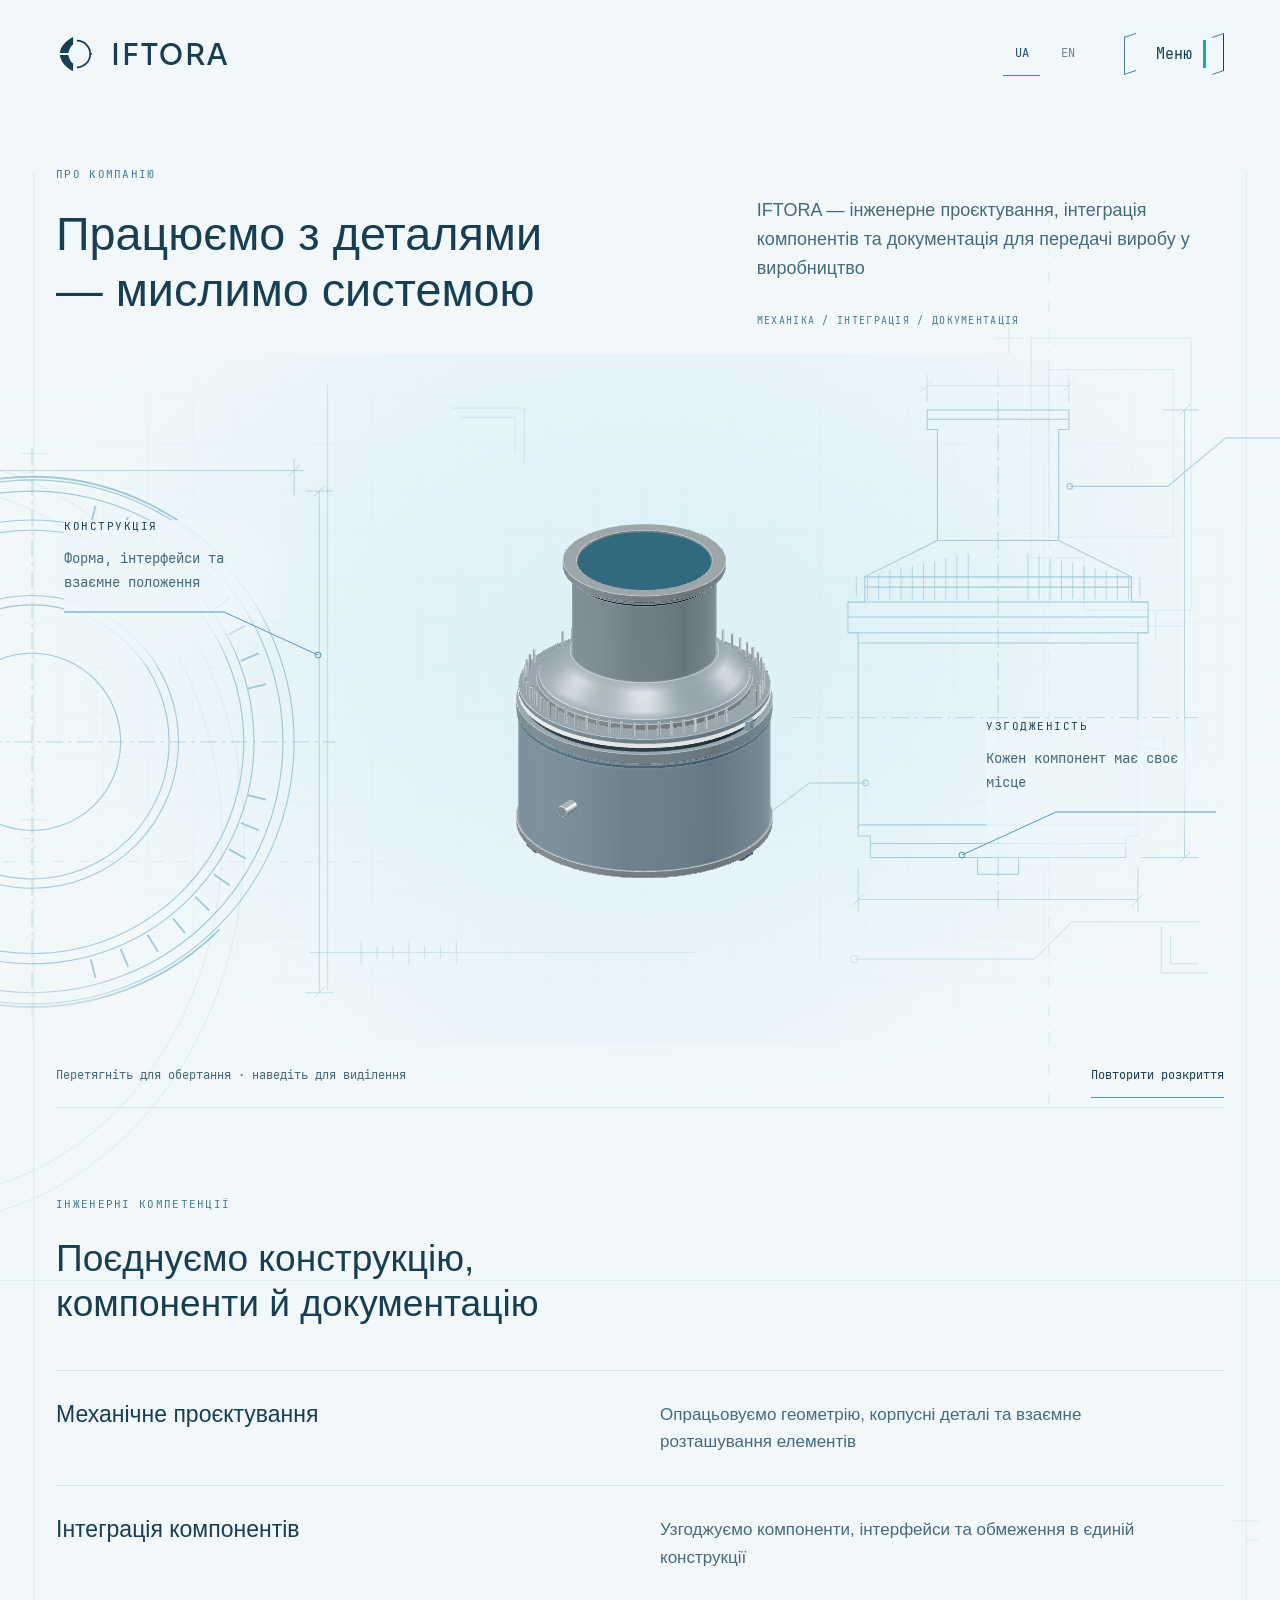
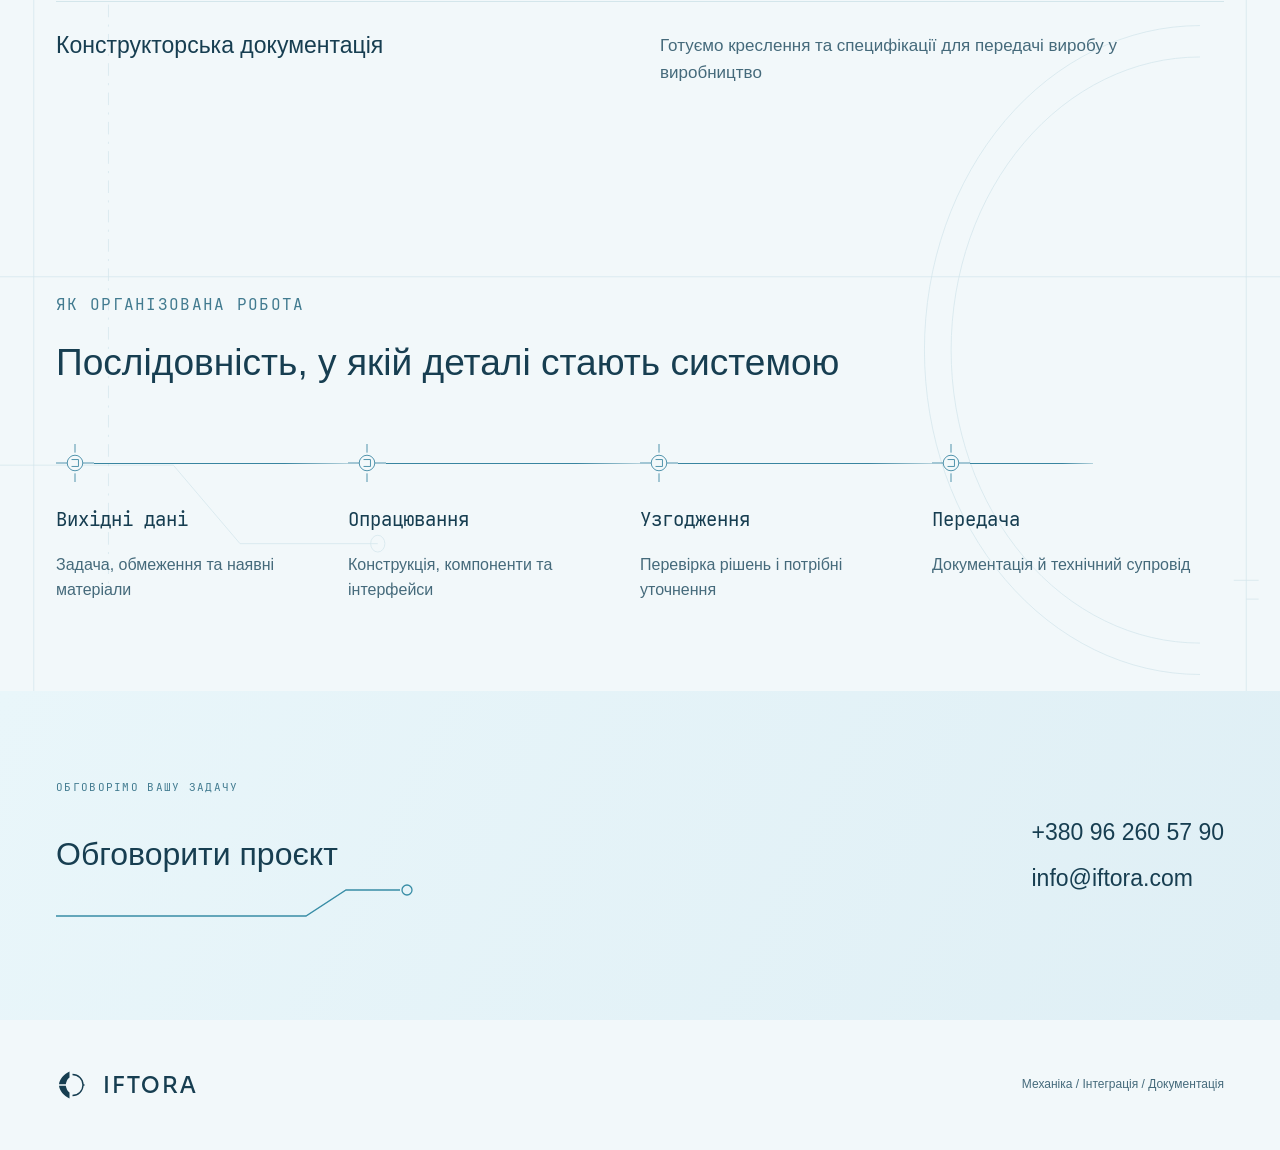
==== about/index.html @ 30218fc1 "Initial IFTORA website with Home and About" ====
<!doctype html><html lang="uk"><head><meta charset="utf-8"><meta name="viewport" content="width=device-width,initial-scale=1"><meta name="robots" content="noindex,nofollow"><title>IFTORA — Про компанію</title><link rel="stylesheet" href="about.css?v=close-focus-3"></head><body><a class="skip" href="#intro">До змісту</a><header class="header wrap"><a class="brand" data-home href="../" aria-label="IFTORA"><img src="assets/iftora-reference-mark.svg" alt=""><span>IFTORA</span></a><div class="header-tools"><div class="language" aria-label="Мова"><button data-lang="uk" aria-pressed="true">UA</button><button data-lang="en" aria-pressed="false">EN</button></div><button id="menu" aria-expanded="false" aria-controls="menu-dialog"><i aria-hidden="true"></i><span  data-en="Menu">Меню</span><i aria-hidden="true"></i></button></div></header><main><div class="engineering-background" aria-hidden="true"><svg viewBox="0 0 1440 2400" preserveAspectRatio="none"><g fill="none" stroke="currentColor"><path d="M38 60V2340M1402 60V2340M0 1120H1440M0 1690H1440"/><g stroke-dasharray="12 7 2 7"><path d="M-80 720H450M1180 100V970M122 1430V1990"/></g><g><circle cx="-90" cy="700" r="365"/><circle cx="-90" cy="700" r="340"/><path d="M1350 1450a310 310 0 0 0 0 620M1350 1480a280 280 0 0 0 0 560M1160 220h180v260h-120v-50h-60ZM1180 250h140v160h-140ZM1120 220h30m-15-15v30M1270 495h60m-30-15v30M0 1870h195l75 75h155"/><circle cx="425" cy="1945" r="8"/></g><path d="M24 330h28m-28 18h14M24 680h28m-28 18h14M1388 1350h28m-14 18h14M1388 1980h28m-14 18h14"/></g></svg></div><section id="intro" class="intro wrap"><div><p class="eyebrow" data-en="About IFTORA">Про компанію</p><h1  data-en="Working with details — thinking in systems">Працюємо з деталями — мислимо системою</h1></div><div class="intro-copy"><p  data-en="IFTORA brings together engineering design, component integration and documentation for the manufacturing handoff">IFTORA — інженерне проєктування, інтеграція компонентів та документація для передачі виробу у виробництво</p><p class="eyebrow" data-en="Mechanics / Integration / Documentation">Механіка / Інтеграція / Документація</p></div></section><section class="model-section" aria-label="3D"><div class="model-shell"><div id="stage"><img id="poster" src="assets/poster.png" alt="Модель модуля"><span id="selection" aria-live="polite"></span></div><aside class="callout left"><h2  data-en="Structure">Конструкція</h2><p  data-en="Form, interfaces and relative positioning">Форма, інтерфейси та взаємне положення</p><svg viewBox="0 0 260 50" aria-hidden="true"><path d="M0 1H160L254 44"/><circle cx="254" cy="44" r="3"/></svg></aside><aside class="callout right"><h2  data-en="Alignment">Узгодженість</h2><p  data-en="Every component has its place">Кожен компонент має своє місце</p><svg viewBox="0 0 260 50" aria-hidden="true"><path d="M260 1H100L6 44"/><circle cx="6" cy="44" r="3"/></svg></aside></div><div class="model-tools wrap"><p id="hint" aria-live="polite">Завантаження моделі</p><button id="replay" disabled>Повторити розкриття</button></div></section><section id="competencies" class="competencies wrap section"><p class="eyebrow" data-en="Engineering capabilities">Інженерні компетенції</p><h2  data-en="Bringing design, components and documentation together">Поєднуємо конструкцію, компоненти й документацію</h2><div class="competency-list"><article><h3  data-en="Mechanical design">Механічне проєктування</h3><p  data-en="We develop geometry, housings and the arrangement of components">Опрацьовуємо геометрію, корпусні деталі та взаємне розташування елементів</p></article><article><h3  data-en="Component integration">Інтеграція компонентів</h3><p  data-en="We align components, interfaces and constraints within one design">Узгоджуємо компоненти, інтерфейси та обмеження в єдиній конструкції</p></article><article><h3  data-en="Engineering documentation">Конструкторська документація</h3><p  data-en="We prepare drawings and specifications for the manufacturing handoff">Готуємо креслення та специфікації для передачі виробу у виробництво</p></article></div></section><section id="process" class="process section wrap"><p class="eyebrow" data-en="How we work">Як організована робота</p><h2  data-en="A process that brings the details together">Послідовність, у якій деталі стають системою</h2><ol><li><svg class="process-node" viewBox="0 0 44 44" aria-hidden="true"><path d="M0 22h13m18 0h13M22 0v10m0 24v10"/><circle cx="22" cy="22" r="9"/><path d="M18 18h8v8h-8"/></svg><h3  data-en="Starting point">Вихідні дані</h3><p  data-en="Requirements, constraints and available materials">Задача, обмеження та наявні матеріали</p></li><li><svg class="process-node" viewBox="0 0 44 44" aria-hidden="true"><path d="M0 22h13m18 0h13M22 0v10m0 24v10"/><circle cx="22" cy="22" r="9"/><path d="M18 18h8v8h-8"/></svg><h3  data-en="Development">Опрацювання</h3><p  data-en="Design, components and interfaces">Конструкція, компоненти та інтерфейси</p></li><li><svg class="process-node" viewBox="0 0 44 44" aria-hidden="true"><path d="M0 22h13m18 0h13M22 0v10m0 24v10"/><circle cx="22" cy="22" r="9"/><path d="M18 18h8v8h-8"/></svg><h3  data-en="Review">Узгодження</h3><p  data-en="Review of solutions and necessary refinements">Перевірка рішень і потрібні уточнення</p></li><li><svg class="process-node" viewBox="0 0 44 44" aria-hidden="true"><path d="M0 22h13m18 0h13M22 0v10m0 24v10"/><circle cx="22" cy="22" r="9"/><path d="M18 18h8v8h-8"/></svg><h3  data-en="Handoff">Передача</h3><p  data-en="Documentation and technical support">Документація й технічний супровід</p></li></ol></section><section id="contacts" class="contacts section"><div class="wrap contact-grid"><div><p class="eyebrow" data-en="Let’s discuss your requirements">Обговорімо вашу задачу</p><a class="cta" href="mailto:info@iftora.com"><span  data-en="Discuss a project">Обговорити проєкт</span><svg viewBox="0 0 360 42" aria-hidden="true"><path d="M0 36H250L290 10H344"/><circle cx="351" cy="10" r="5"/><path class="terminal" d="M351 10h-24"/></svg></a></div><address><a href="tel:+380962605790">+380 96 260 57 90</a><a href="mailto:info@iftora.com">info@iftora.com</a></address></div></section></main><footer class="wrap footer"><a class="brand" data-home href="../"><img src="assets/iftora-reference-mark.svg" alt=""><span>IFTORA</span></a><p  data-en="Mechanics / Integration / Documentation">Механіка / Інтеграція / Документація</p></footer><dialog id="menu-dialog"><div class="dialog-top"><span class="eyebrow">IFTORA</span><button id="close-menu" aria-label="Закрити меню" class="engineering-close"><svg viewBox="0 0 48 48" aria-hidden="true"><path d="M13 8 6 12v24l7 4M35 8l7 4v24l-7 4M18 18l12 12m0-12L18 30"/></svg></button></div><nav><a data-home href="../" data-en="Home">Головна</a><a href="#intro" data-en="About">Про компанію</a><a href="#competencies" data-en="Capabilities">Компетенції</a><a href="#process" data-en="Our process">Як працюємо</a><a href="#contacts" data-en="Contacts">Контакти</a></nav></dialog><script type="importmap">{"imports":{"three":"../vendor/three.module.js"}}</script><script src="page.js?v=technical-1"></script><script type="module" src="model.js"></script><script src="../accessibility-language.js?v=1"></script></body></html>
---- about/about.css ----
@font-face{font-family:Fixel Display;src:url(assets/display.woff2) format('woff2');font-weight:500;font-display:swap}*{box-sizing:border-box}html{scroll-behavior:smooth;scroll-padding-top:24px}body{margin:0;background:#f2f8fa;color:#173e51;font:16px/1.6 Tahoma,Arial,sans-serif}button,a{-webkit-tap-highlight-color:transparent}button{font:inherit;color:inherit;cursor:pointer}a{color:inherit;text-decoration:none}button{background:none;border:0}a:focus-visible,button:focus-visible,canvas:focus-visible{outline:2px solid #1688a6;outline-offset:5px}h1,h2,h3,p{margin:0}h1,h2,h3{font-weight:400;line-height:1.2}h1{font-size:clamp(34px,3.65vw,54px);max-width:680px;text-wrap:balance}h2{font-size:clamp(28px,2.9vw,42px);max-width:800px;text-wrap:balance}h3{font-size:23px}p{color:#456a7b}.wrap{width:min(1320px,calc(100% - 112px));margin-inline:auto}.header{height:108px;display:flex;justify-content:space-between;align-items:center}.brand{display:inline-flex;gap:17px;align-items:center;color:#173e51}.brand img{width:38px;height:38px}.brand span{font:500 31px/1 'Fixel Display',Tahoma,sans-serif;letter-spacing:2px}.header-tools{display:flex;align-items:center;gap:38px}.language{display:flex;gap:9px}.language button{min-height:44px;width:37px;font-size:12px;color:#6a8896}.language button[aria-pressed=true]{color:#174f68;border-bottom:1px solid #2992aa}#menu{position:relative;padding:12px 32px;min-height:52px;background:#eff8fb;font-size:15px;font-weight:bold}#menu i{position:absolute;inset:7px auto 7px 0;width:12px;border:1px solid #497e92;border-right:0;transform:skewY(-18deg);transition:transform .3s}#menu i:last-child{left:auto;right:0;border-right:1px solid;border-left:0}#menu:after{content:'';position:absolute;right:18px;top:12px;bottom:12px;border-left:3px solid #22a0b8;transition:transform .3s}#menu:hover:after{transform:translateX(5px)}.intro{padding-top:58px;display:grid;grid-template-columns:1.3fr 1fr;gap:8%;padding-bottom:24px}.eyebrow{font-size:11px;text-transform:uppercase;letter-spacing:1.7px;color:#427b90;margin-bottom:22px}.intro-copy{padding-top:30px;font-size:18px;max-width:460px}.intro-copy .eyebrow{margin:30px 0 0;font-size:10px}.model-section{background:radial-gradient(ellipse at 50% 38%,#d5eff7,transparent 70%)}.model-shell{max-width:1560px;margin:auto;position:relative;background:repeating-linear-gradient(0deg,transparent 0 71px,#458ca30b 71px 72px),repeating-linear-gradient(90deg,transparent 0 71px,#458ca30b 71px 72px)}#stage{height:690px;position:relative;width:100%;overflow:hidden;background:linear-gradient(90deg,transparent calc(50% - .5px),#5993aa22 50%,transparent calc(50% + .5px))}#stage:before,#stage:after{content:'';position:absolute;top:90px;width:440px;height:440px;border:1px solid #408ba31c;border-radius:50%;pointer-events:none}#stage:before{left:-230px}#stage:after{right:-230px}canvas{display:block;width:100%;height:100%;touch-action:pan-y;cursor:grab;position:relative}canvas:active{cursor:grabbing}#poster{position:absolute;width:100%;height:100%;object-fit:contain}#selection{position:absolute;bottom:12px;left:50%;transform:translateX(-50%);z-index:2;font-size:12px;pointer-events:none;white-space:nowrap}.callout{position:absolute;width:230px;pointer-events:none;top:24%}.callout.left{left:5%}.callout.right{right:5%;top:53%}.callout h2{font-size:11px;letter-spacing:1.5px;text-transform:uppercase;margin-bottom:14px}.callout p{font-size:16px;max-width:200px}.callout svg{width:260px;fill:none;stroke:#529bb3;stroke-width:1;margin-top:16px}.callout.right svg{margin-left:-30px}.model-tools{min-height:64px;display:flex;justify-content:space-between;align-items:center;gap:24px;border-bottom:1px solid #5c9bad33}.model-tools p,.model-tools button{font-size:12px}.model-tools p{min-height:20px}#replay{padding:12px 0;border-bottom:1px solid #5495a8;white-space:nowrap}#replay:disabled{opacity:.4;cursor:default}.section{padding-top:88px;padding-bottom:88px}.competency-list{margin-top:45px}.competency-list article{display:grid;grid-template-columns:34px 1fr 1fr;gap:24px;padding:30px 0;border-top:1px solid #5c9bad33;align-items:start}.competency-list p{font-size:17px;max-width:520px}.datum{width:23px;height:23px;border:1px solid #5c91a3;text-align:center;font-size:12px;line-height:21px;margin-top:3px}.directions{background:linear-gradient(115deg,#eaf6fa,#dfeff5)}.direction-grid{display:grid;grid-template-columns:repeat(5,minmax(0,1fr));gap:30px;margin-top:52px}.direction-grid svg{width:36px;height:36px;color:#438ba4;margin-bottom:20px}.direction-grid h3{font-size:17px;max-width:220px;line-height:1.5}.process ol{list-style:none;display:grid;grid-template-columns:repeat(4,minmax(0,1fr));padding:0;margin:54px 0 0}.process li{border-top:1px solid #7daab955;padding:30px 26px 0 0;position:relative}.process li:before{content:'';position:absolute;top:-4px;left:0;width:7px;height:7px;border:1px solid #4897ae;background:#f2f8fa}.process h3{font-size:22px;margin-bottom:18px}.process p{font-size:16px}.contacts{background:linear-gradient(115deg,#e9f6fa,#dfeff5)}.contact-grid{display:flex;justify-content:space-between;gap:40px;align-items:center}.cta{font-size:32px;display:inline-flex;flex-direction:column;max-width:100%;padding:10px 0}.cta svg{width:360px;max-width:100%;height:42px;fill:none;stroke:#388da6;stroke-width:1.3}.cta .terminal{transform:scaleX(0);transform-box:fill-box;transform-origin:right;transition:transform .4s}.cta:hover .terminal,.cta:focus-visible .terminal{transform:scaleX(1)}.cta:active svg{stroke-width:2}address{font-style:normal;display:grid;gap:10px;font-size:23px}address a:hover{color:#0787a4}.footer{display:flex;justify-content:space-between;gap:30px;align-items:center;min-height:130px}.footer .brand span{font-size:24px}.footer .brand img{width:30px;height:30px}.footer p{font-size:12px}.skip{position:absolute;top:-100px;z-index:10;background:#fff;padding:10px}.skip:focus{top:10px}dialog{background:#edf7fa;color:#173e51;width:min(600px,calc(100% - 32px));padding:36px;border:1px solid #93b3c0}dialog::backdrop{background:#10354766;backdrop-filter:blur(5px)}.dialog-top{display:flex;justify-content:space-between;align-items:center}.dialog-top .eyebrow{margin:0}#close-menu{font-size:30px;min-width:44px;min-height:44px}dialog nav{display:grid;gap:8px;margin-top:25px}dialog nav a{padding:9px 0;font-size:24px}dialog nav a:hover{color:#0787a4}
@media(max-width:1050px){.wrap{width:calc(100% - 64px)}.callout{width:180px}.callout p{font-size:14px}.callout svg{width:190px}.callout.left{left:3%}.callout.right{right:3%}.intro{gap:5%}.intro-copy{font-size:16px}.competency-list h3{font-size:20px}.direction-grid{gap:18px}}
@media(max-width:700px){.wrap{width:calc(100% - 40px)}.header{height:84px}.brand{gap:9px}.brand img{width:29px;height:29px}.brand span{font-size:24px;letter-spacing:1px}.header-tools{gap:12px}.language{gap:0}.language button{width:30px}#menu{padding:10px 18px;font-size:12px;background:transparent}#menu:after{right:8px;width:2px}#menu i{width:6px}.intro{padding-top:28px;display:block;padding-bottom:20px}h1{font-size:36px;max-width:400px}.eyebrow{margin-bottom:16px;font-size:10px}.intro-copy{padding-top:23px;font-size:16px;max-width:none}.intro-copy .eyebrow{margin-top:20px;font-size:9px;letter-spacing:1px}#stage{height:510px}.callout{display:none}.model-tools{align-items:flex-start;flex-direction:column;gap:4px;padding:10px 0 20px}.model-tools p{font-size:11px}.model-tools button{font-size:12px}.section{padding-top:56px;padding-bottom:56px}h2{font-size:29px}.competency-list{margin-top:30px}.competency-list article{grid-template-columns:24px 1fr;gap:12px;padding:24px 0}.competency-list h3{font-size:21px;line-height:1.35}.competency-list p{grid-column:2;font-size:15px}.direction-grid{grid-template-columns:repeat(2,minmax(0,1fr));gap:30px 20px;text-align:center;margin-top:36px}.direction-grid article:nth-child(3){grid-column:1/-1;width:calc(50% - 10px);justify-self:center}.direction-grid svg{margin-bottom:12px;width:34px;height:34px}.direction-grid h3{font-size:15px;min-height:45px}.process ol{grid-template-columns:1fr;gap:0;margin-top:30px}.process li{border-top:0;border-left:1px solid #7daab955;padding:0 0 28px 25px}.process li:last-child{padding-bottom:0;border-color:transparent}.process li:before{left:-4px;top:8px}.process h3{font-size:22px;margin-bottom:9px}.process p{font-size:15px}.contact-grid{display:block}.cta{font-size:27px;width:100%}.cta svg{width:100%}address{font-size:21px;margin-top:35px}.footer{min-height:145px;align-items:flex-start;flex-direction:column;justify-content:center;gap:15px}.footer p{font-size:11px}dialog{padding:24px}dialog nav a{font-size:22px}}
@media(prefers-reduced-motion:reduce){html{scroll-behavior:auto}*,*:before,*:after{transition:none!important}}
/* About technical refinement */
@font-face{font-family:'JetBrains Mono';src:url(assets/jetbrains-mono.woff2) format('woff2');font-style:normal;font-weight:100 800;font-display:swap}
main{position:relative;isolation:isolate;overflow:hidden}.engineering-background{position:absolute;inset:0;z-index:-1;pointer-events:none;color:#247d9b;opacity:.14}.engineering-background svg{width:100%;height:100%;stroke-width:.8}.eyebrow,.callout h2,.callout p,.model-tools,#selection,.language,#menu,.process h3{font-family:'JetBrains Mono',monospace}.callout p{font-size:14px;line-height:1.7}.eyebrow{font-size:11px;letter-spacing:1.3px}.intro-copy .eyebrow{line-height:1.8}.model-shell{background-color:transparent}.competency-list article{grid-template-columns:1fr 1fr;gap:40px}.competency-list p{grid-column:auto}.process h3{font-size:19px;line-height:1.45}.process ol{gap:0;margin-top:64px}.process li{border:0;padding-top:58px;position:relative}.process li:before{display:none}.process-node{position:absolute;top:-4px;left:0;width:38px;height:38px;stroke:#3985a0;stroke-width:1;fill:#f2f8fa}.process li:after{content:'';position:absolute;left:38px;right:0;top:15px;height:1px;background:linear-gradient(90deg,#3985a0 0 75%,#3985a055);transform-origin:left}.process li:last-child:after{right:45%}.process.motion-ready li h3,.process.motion-ready li p,.process.motion-ready .process-node{opacity:0;transform:translateY(7px);transition:opacity .65s ease,transform .65s ease;transition-delay:calc(var(--step)*.25s + .15s)}.process.motion-ready li:after{transform:scaleX(0);transition:transform .7s ease;transition-delay:calc(var(--step)*.25s)}.process.in-view li h3,.process.in-view li p,.process.in-view .process-node{opacity:1;transform:none}.process.in-view li:after{transform:scaleX(1)}
.cta .terminal{transform:scaleX(0);transform-origin:right;stroke-width:2;animation:terminal-pass 5.4s ease-in-out infinite}.cta:hover .terminal,.cta:focus-visible .terminal{animation:terminal-hover 1s ease-in-out both}.cta:active .terminal{animation:none;transform:scaleX(.7);transition:transform .18s}.cta:hover svg,.cta:focus-visible svg{stroke:#145772}@keyframes terminal-pass{0%,72%,100%{transform:scaleX(0)}80%,87%{transform:scaleX(1)}94%{transform:scaleX(0)}}@keyframes terminal-hover{0%{transform:scaleX(0)}55%,80%,100%{transform:scaleX(1)}}
@media(max-width:700px){.competency-list article{grid-template-columns:1fr;gap:14px}.competency-list p{grid-column:1}.process ol{margin-top:38px}.process li{padding:0 0 38px 48px}.process-node{width:30px;height:30px;left:0;top:0}.process li:after{left:15px;right:auto;top:30px;width:1px;height:calc(100% - 30px);transform-origin:top}.process li:last-child:after{display:none}.process.motion-ready li:after{transform:scaleY(0)}.process.in-view li:after{transform:scaleY(1)}.process h3{font-size:18px}.engineering-background{opacity:.09}.eyebrow{font-size:10px}.model-tools p{font-size:10px}}
@media(prefers-reduced-motion:reduce){.cta .terminal{animation:none!important;transform:scaleX(0)}.cta:hover .terminal,.cta:focus-visible .terminal{transform:scaleX(1)}.process.motion-ready li h3,.process.motion-ready li p,.process.motion-ready .process-node{opacity:1;transform:none}.process.motion-ready li:after{transform:none}}
/* About-specific drawing layer: large front/contact and external side projections */
.model-shell{isolation:isolate;background:none}.model-shell:before{content:'';position:absolute;inset:0;z-index:-1;pointer-events:none;background:url(assets/about-drawing.svg) center center/cover no-repeat;opacity:.62;mask-image:linear-gradient(to bottom,transparent 0,#000 7%,#000 90%,transparent 100%)}#stage{background:linear-gradient(90deg,transparent 25%,#e4f3f866 40%,#e4f3f855 57%,transparent 72%)}#stage:before,#stage:after{display:none}.callout{background:radial-gradient(ellipse at 35% 35%,#edf7faf5 15%,#edf7fac9 55%,#edf7fa00 75%)}
@media(max-width:700px){.model-shell:before{background-size:auto 100%;opacity:.4}}

.engineering-close{width:48px;height:48px;padding:0;border:0;background:transparent;color:#28627b;cursor:pointer}.engineering-close svg{width:48px;height:48px;fill:none;stroke:currentColor;stroke-width:1.4}.engineering-close:hover{color:#0088a6}
/* Mobile-only drafting composition: three large, section-anchored fragments. */
@media(max-width:700px){
 .engineering-background{display:none}
 .intro,.competencies{position:relative;isolation:isolate}
 .intro:before{content:'';position:absolute;z-index:-1;pointer-events:none;width:490px;height:490px;right:-225px;top:-35px;background:url(assets/mobile-front.svg) center/contain no-repeat;opacity:.3;mask-image:linear-gradient(90deg,transparent,#000 38%)}
 .model-shell:before{background-image:url(assets/mobile-side.svg);background-size:480px 596px;background-position:calc(50% - 50px) center;opacity:.37;mask-image:linear-gradient(to bottom,transparent,#000 9%,#000 92%,transparent)}
 #stage{background:radial-gradient(ellipse at 50% 45%,#e4f3f844,transparent 65%)}
 .competencies:before{content:'';position:absolute;z-index:-1;pointer-events:none;width:510px;height:510px;left:-290px;bottom:-175px;background:url(assets/mobile-front.svg) center/contain no-repeat;opacity:.24;transform:rotate(35deg)}
}
/* Mobile close: invisible hit area; keyboard focus follows the open SVG symbol. */
@media(max-width:700px){
 #close-menu.engineering-close{width:48px;height:48px;min-width:48px;min-height:48px;border:0;outline:none;box-shadow:none;background:transparent;-webkit-appearance:none;appearance:none}
 #close-menu.engineering-close:focus-visible{outline:none;color:#07516d}
 #close-menu.engineering-close:focus-visible svg{stroke-width:2.2}
}
/* Symbol-based focus at every viewport, including direct-link and WebKit focus. */
#close-menu.engineering-close,
#close-menu.engineering-close:is(:hover,:active,:focus,:focus-visible){
 width:48px;height:48px;min-width:48px;min-height:48px;
 outline:0;border:0;box-shadow:none;background:transparent;
 appearance:none;-webkit-appearance:none;-webkit-tap-highlight-color:transparent;
}
#close-menu.engineering-close:focus{color:#07516d}
#close-menu.engineering-close:focus svg{stroke-width:2.2}
#close-menu.engineering-close:focus-visible{color:#00394f}
#close-menu.engineering-close:focus-visible svg{stroke-width:2.6}
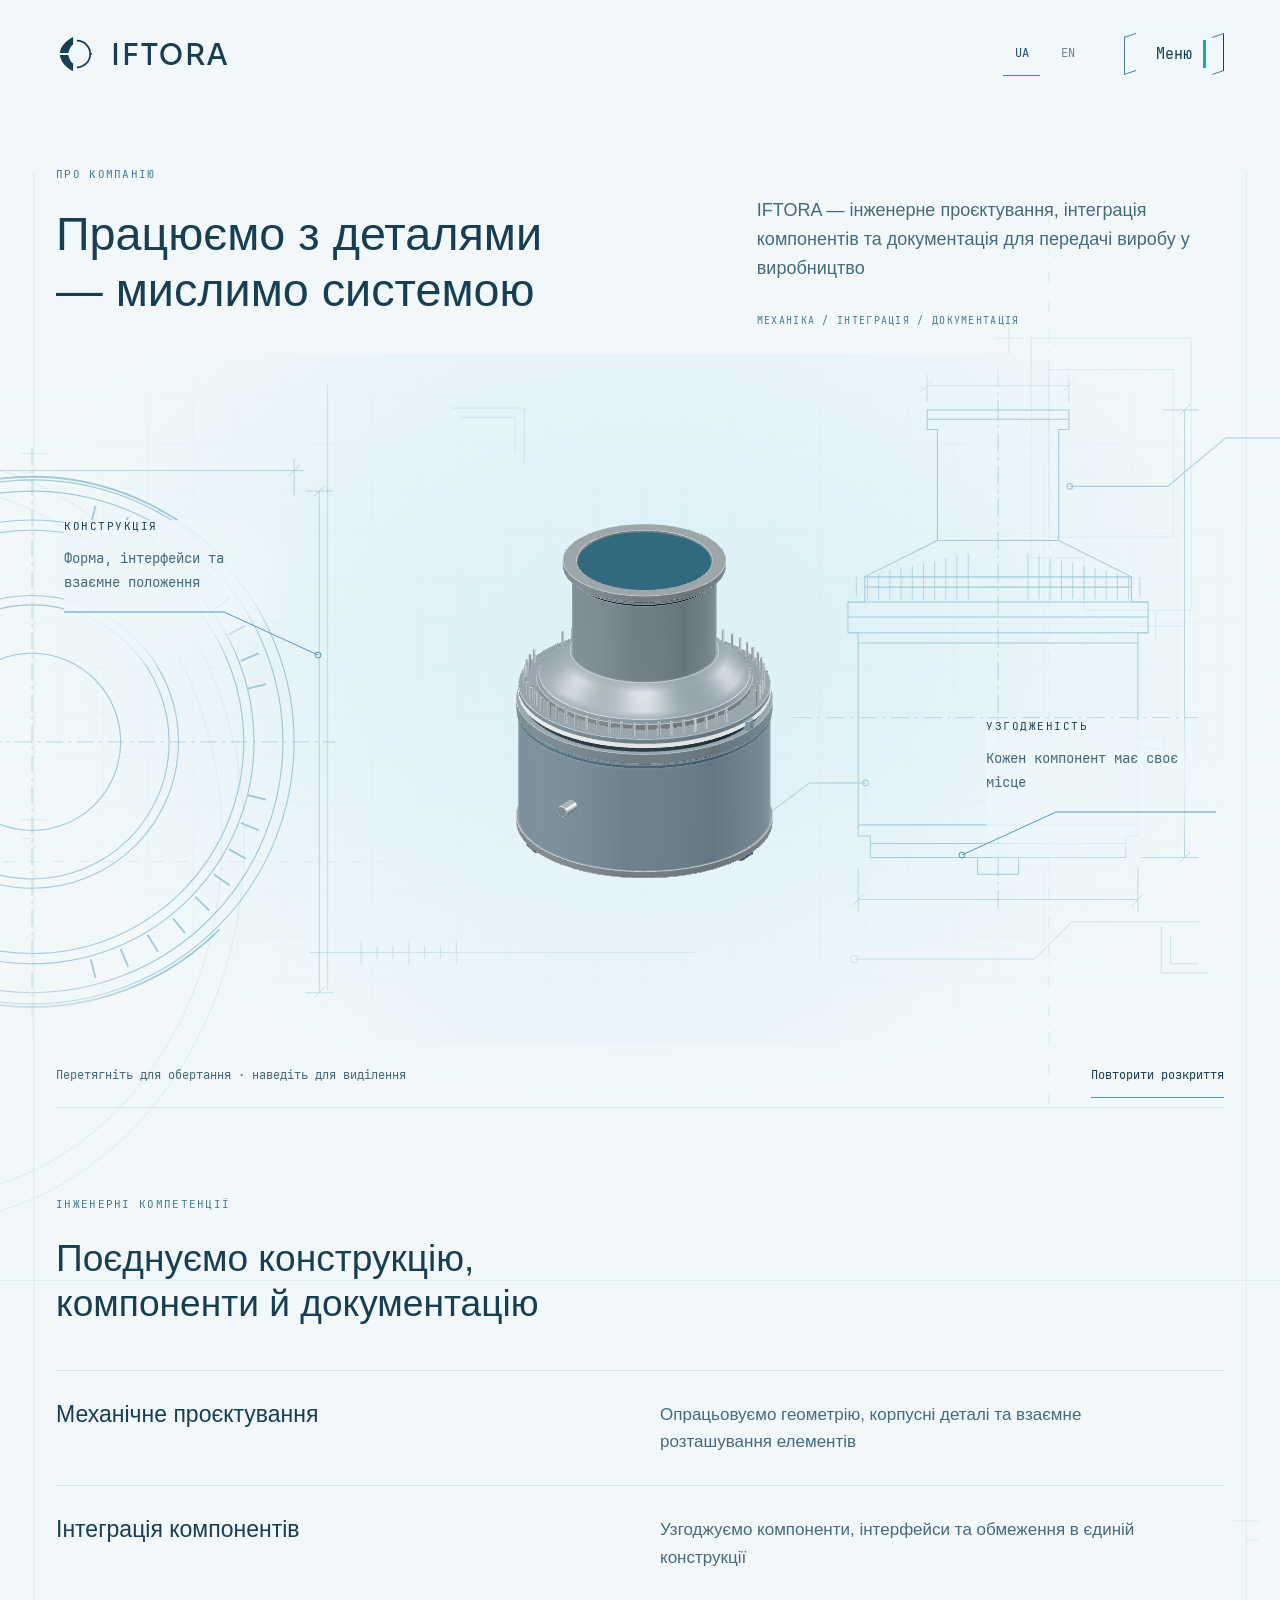
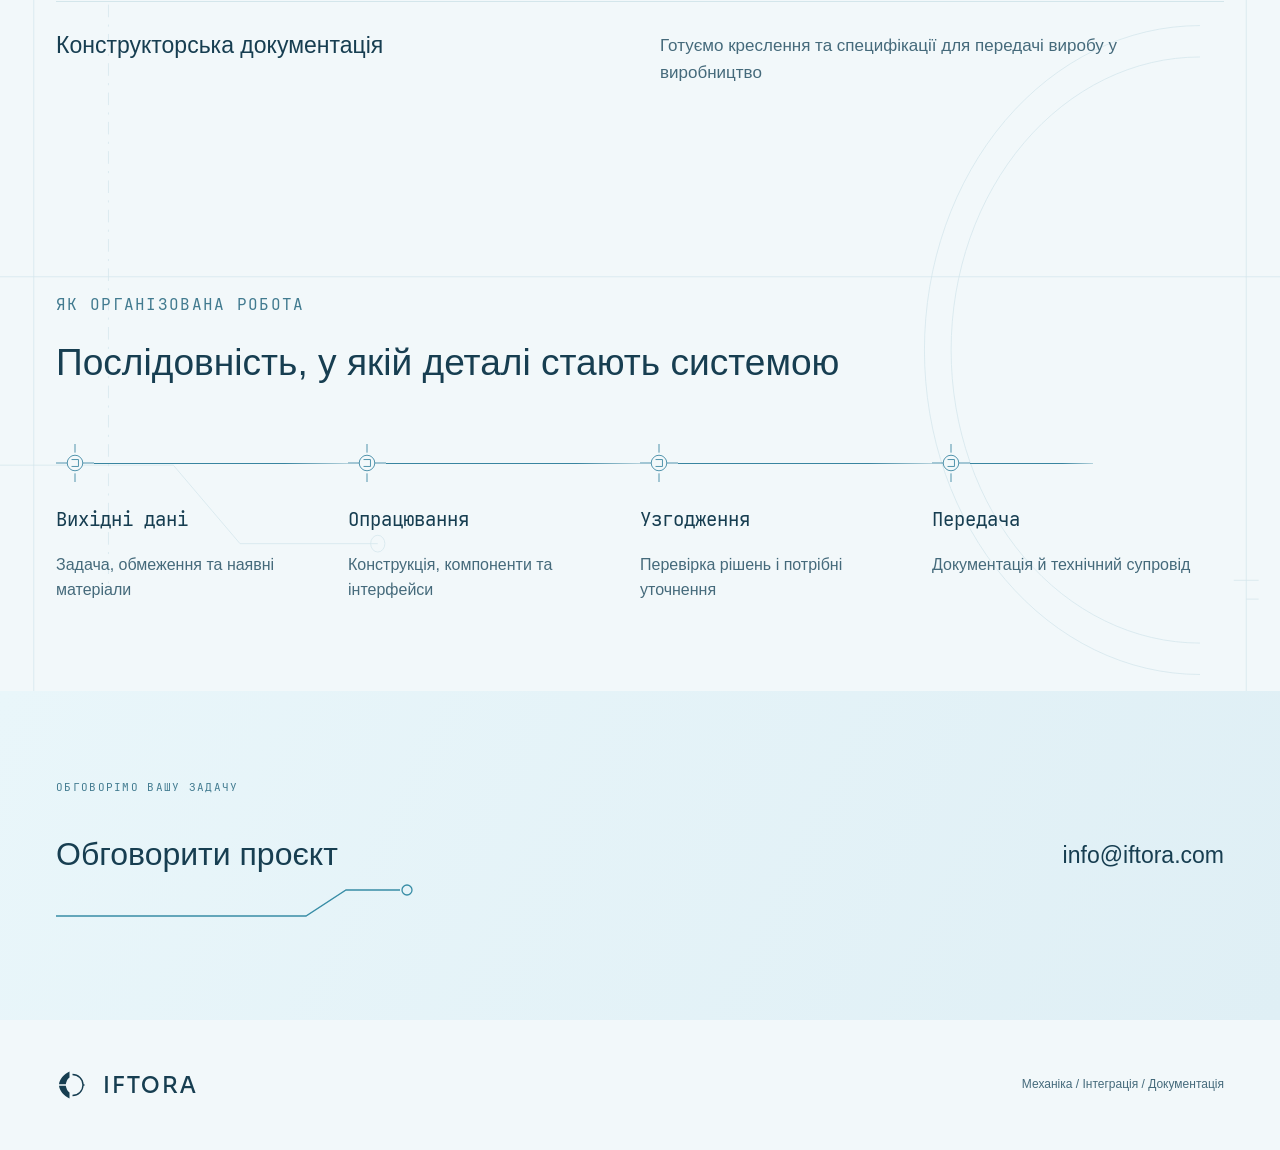
==== commit 7b29a53c: "Remove public phone number from IFTORA website" ====
--- a/about/index.html
+++ b/about/index.html
@@ -1 +1 @@
-<!doctype html><html lang="uk"><head><meta charset="utf-8"><meta name="viewport" content="width=device-width,initial-scale=1"><meta name="robots" content="noindex,nofollow"><title>IFTORA — Про компанію</title><link rel="stylesheet" href="about.css?v=close-focus-3"></head><body><a class="skip" href="#intro">До змісту</a><header class="header wrap"><a class="brand" data-home href="../" aria-label="IFTORA"><img src="assets/iftora-reference-mark.svg" alt=""><span>IFTORA</span></a><div class="header-tools"><div class="language" aria-label="Мова"><button data-lang="uk" aria-pressed="true">UA</button><button data-lang="en" aria-pressed="false">EN</button></div><button id="menu" aria-expanded="false" aria-controls="menu-dialog"><i aria-hidden="true"></i><span  data-en="Menu">Меню</span><i aria-hidden="true"></i></button></div></header><main><div class="engineering-background" aria-hidden="true"><svg viewBox="0 0 1440 2400" preserveAspectRatio="none"><g fill="none" stroke="currentColor"><path d="M38 60V2340M1402 60V2340M0 1120H1440M0 1690H1440"/><g stroke-dasharray="12 7 2 7"><path d="M-80 720H450M1180 100V970M122 1430V1990"/></g><g><circle cx="-90" cy="700" r="365"/><circle cx="-90" cy="700" r="340"/><path d="M1350 1450a310 310 0 0 0 0 620M1350 1480a280 280 0 0 0 0 560M1160 220h180v260h-120v-50h-60ZM1180 250h140v160h-140ZM1120 220h30m-15-15v30M1270 495h60m-30-15v30M0 1870h195l75 75h155"/><circle cx="425" cy="1945" r="8"/></g><path d="M24 330h28m-28 18h14M24 680h28m-28 18h14M1388 1350h28m-14 18h14M1388 1980h28m-14 18h14"/></g></svg></div><section id="intro" class="intro wrap"><div><p class="eyebrow" data-en="About IFTORA">Про компанію</p><h1  data-en="Working with details — thinking in systems">Працюємо з деталями — мислимо системою</h1></div><div class="intro-copy"><p  data-en="IFTORA brings together engineering design, component integration and documentation for the manufacturing handoff">IFTORA — інженерне проєктування, інтеграція компонентів та документація для передачі виробу у виробництво</p><p class="eyebrow" data-en="Mechanics / Integration / Documentation">Механіка / Інтеграція / Документація</p></div></section><section class="model-section" aria-label="3D"><div class="model-shell"><div id="stage"><img id="poster" src="assets/poster.png" alt="Модель модуля"><span id="selection" aria-live="polite"></span></div><aside class="callout left"><h2  data-en="Structure">Конструкція</h2><p  data-en="Form, interfaces and relative positioning">Форма, інтерфейси та взаємне положення</p><svg viewBox="0 0 260 50" aria-hidden="true"><path d="M0 1H160L254 44"/><circle cx="254" cy="44" r="3"/></svg></aside><aside class="callout right"><h2  data-en="Alignment">Узгодженість</h2><p  data-en="Every component has its place">Кожен компонент має своє місце</p><svg viewBox="0 0 260 50" aria-hidden="true"><path d="M260 1H100L6 44"/><circle cx="6" cy="44" r="3"/></svg></aside></div><div class="model-tools wrap"><p id="hint" aria-live="polite">Завантаження моделі</p><button id="replay" disabled>Повторити розкриття</button></div></section><section id="competencies" class="competencies wrap section"><p class="eyebrow" data-en="Engineering capabilities">Інженерні компетенції</p><h2  data-en="Bringing design, components and documentation together">Поєднуємо конструкцію, компоненти й документацію</h2><div class="competency-list"><article><h3  data-en="Mechanical design">Механічне проєктування</h3><p  data-en="We develop geometry, housings and the arrangement of components">Опрацьовуємо геометрію, корпусні деталі та взаємне розташування елементів</p></article><article><h3  data-en="Component integration">Інтеграція компонентів</h3><p  data-en="We align components, interfaces and constraints within one design">Узгоджуємо компоненти, інтерфейси та обмеження в єдиній конструкції</p></article><article><h3  data-en="Engineering documentation">Конструкторська документація</h3><p  data-en="We prepare drawings and specifications for the manufacturing handoff">Готуємо креслення та специфікації для передачі виробу у виробництво</p></article></div></section><section id="process" class="process section wrap"><p class="eyebrow" data-en="How we work">Як організована робота</p><h2  data-en="A process that brings the details together">Послідовність, у якій деталі стають системою</h2><ol><li><svg class="process-node" viewBox="0 0 44 44" aria-hidden="true"><path d="M0 22h13m18 0h13M22 0v10m0 24v10"/><circle cx="22" cy="22" r="9"/><path d="M18 18h8v8h-8"/></svg><h3  data-en="Starting point">Вихідні дані</h3><p  data-en="Requirements, constraints and available materials">Задача, обмеження та наявні матеріали</p></li><li><svg class="process-node" viewBox="0 0 44 44" aria-hidden="true"><path d="M0 22h13m18 0h13M22 0v10m0 24v10"/><circle cx="22" cy="22" r="9"/><path d="M18 18h8v8h-8"/></svg><h3  data-en="Development">Опрацювання</h3><p  data-en="Design, components and interfaces">Конструкція, компоненти та інтерфейси</p></li><li><svg class="process-node" viewBox="0 0 44 44" aria-hidden="true"><path d="M0 22h13m18 0h13M22 0v10m0 24v10"/><circle cx="22" cy="22" r="9"/><path d="M18 18h8v8h-8"/></svg><h3  data-en="Review">Узгодження</h3><p  data-en="Review of solutions and necessary refinements">Перевірка рішень і потрібні уточнення</p></li><li><svg class="process-node" viewBox="0 0 44 44" aria-hidden="true"><path d="M0 22h13m18 0h13M22 0v10m0 24v10"/><circle cx="22" cy="22" r="9"/><path d="M18 18h8v8h-8"/></svg><h3  data-en="Handoff">Передача</h3><p  data-en="Documentation and technical support">Документація й технічний супровід</p></li></ol></section><section id="contacts" class="contacts section"><div class="wrap contact-grid"><div><p class="eyebrow" data-en="Let’s discuss your requirements">Обговорімо вашу задачу</p><a class="cta" href="mailto:info@iftora.com"><span  data-en="Discuss a project">Обговорити проєкт</span><svg viewBox="0 0 360 42" aria-hidden="true"><path d="M0 36H250L290 10H344"/><circle cx="351" cy="10" r="5"/><path class="terminal" d="M351 10h-24"/></svg></a></div><address><a href="tel:+380962605790">+380 96 260 57 90</a><a href="mailto:info@iftora.com">info@iftora.com</a></address></div></section></main><footer class="wrap footer"><a class="brand" data-home href="../"><img src="assets/iftora-reference-mark.svg" alt=""><span>IFTORA</span></a><p  data-en="Mechanics / Integration / Documentation">Механіка / Інтеграція / Документація</p></footer><dialog id="menu-dialog"><div class="dialog-top"><span class="eyebrow">IFTORA</span><button id="close-menu" aria-label="Закрити меню" class="engineering-close"><svg viewBox="0 0 48 48" aria-hidden="true"><path d="M13 8 6 12v24l7 4M35 8l7 4v24l-7 4M18 18l12 12m0-12L18 30"/></svg></button></div><nav><a data-home href="../" data-en="Home">Головна</a><a href="#intro" data-en="About">Про компанію</a><a href="#competencies" data-en="Capabilities">Компетенції</a><a href="#process" data-en="Our process">Як працюємо</a><a href="#contacts" data-en="Contacts">Контакти</a></nav></dialog><script type="importmap">{"imports":{"three":"../vendor/three.module.js"}}</script><script src="page.js?v=technical-1"></script><script type="module" src="model.js"></script><script src="../accessibility-language.js?v=1"></script></body></html>+<!doctype html><html lang="uk"><head><meta charset="utf-8"><meta name="viewport" content="width=device-width,initial-scale=1"><meta name="robots" content="noindex,nofollow"><title>IFTORA — Про компанію</title><link rel="stylesheet" href="about.css?v=close-focus-3"></head><body><a class="skip" href="#intro">До змісту</a><header class="header wrap"><a class="brand" data-home href="../" aria-label="IFTORA"><img src="assets/iftora-reference-mark.svg" alt=""><span>IFTORA</span></a><div class="header-tools"><div class="language" aria-label="Мова"><button data-lang="uk" aria-pressed="true">UA</button><button data-lang="en" aria-pressed="false">EN</button></div><button id="menu" aria-expanded="false" aria-controls="menu-dialog"><i aria-hidden="true"></i><span  data-en="Menu">Меню</span><i aria-hidden="true"></i></button></div></header><main><div class="engineering-background" aria-hidden="true"><svg viewBox="0 0 1440 2400" preserveAspectRatio="none"><g fill="none" stroke="currentColor"><path d="M38 60V2340M1402 60V2340M0 1120H1440M0 1690H1440"/><g stroke-dasharray="12 7 2 7"><path d="M-80 720H450M1180 100V970M122 1430V1990"/></g><g><circle cx="-90" cy="700" r="365"/><circle cx="-90" cy="700" r="340"/><path d="M1350 1450a310 310 0 0 0 0 620M1350 1480a280 280 0 0 0 0 560M1160 220h180v260h-120v-50h-60ZM1180 250h140v160h-140ZM1120 220h30m-15-15v30M1270 495h60m-30-15v30M0 1870h195l75 75h155"/><circle cx="425" cy="1945" r="8"/></g><path d="M24 330h28m-28 18h14M24 680h28m-28 18h14M1388 1350h28m-14 18h14M1388 1980h28m-14 18h14"/></g></svg></div><section id="intro" class="intro wrap"><div><p class="eyebrow" data-en="About IFTORA">Про компанію</p><h1  data-en="Working with details — thinking in systems">Працюємо з деталями — мислимо системою</h1></div><div class="intro-copy"><p  data-en="IFTORA brings together engineering design, component integration and documentation for the manufacturing handoff">IFTORA — інженерне проєктування, інтеграція компонентів та документація для передачі виробу у виробництво</p><p class="eyebrow" data-en="Mechanics / Integration / Documentation">Механіка / Інтеграція / Документація</p></div></section><section class="model-section" aria-label="3D"><div class="model-shell"><div id="stage"><img id="poster" src="assets/poster.png" alt="Модель модуля"><span id="selection" aria-live="polite"></span></div><aside class="callout left"><h2  data-en="Structure">Конструкція</h2><p  data-en="Form, interfaces and relative positioning">Форма, інтерфейси та взаємне положення</p><svg viewBox="0 0 260 50" aria-hidden="true"><path d="M0 1H160L254 44"/><circle cx="254" cy="44" r="3"/></svg></aside><aside class="callout right"><h2  data-en="Alignment">Узгодженість</h2><p  data-en="Every component has its place">Кожен компонент має своє місце</p><svg viewBox="0 0 260 50" aria-hidden="true"><path d="M260 1H100L6 44"/><circle cx="6" cy="44" r="3"/></svg></aside></div><div class="model-tools wrap"><p id="hint" aria-live="polite">Завантаження моделі</p><button id="replay" disabled>Повторити розкриття</button></div></section><section id="competencies" class="competencies wrap section"><p class="eyebrow" data-en="Engineering capabilities">Інженерні компетенції</p><h2  data-en="Bringing design, components and documentation together">Поєднуємо конструкцію, компоненти й документацію</h2><div class="competency-list"><article><h3  data-en="Mechanical design">Механічне проєктування</h3><p  data-en="We develop geometry, housings and the arrangement of components">Опрацьовуємо геометрію, корпусні деталі та взаємне розташування елементів</p></article><article><h3  data-en="Component integration">Інтеграція компонентів</h3><p  data-en="We align components, interfaces and constraints within one design">Узгоджуємо компоненти, інтерфейси та обмеження в єдиній конструкції</p></article><article><h3  data-en="Engineering documentation">Конструкторська документація</h3><p  data-en="We prepare drawings and specifications for the manufacturing handoff">Готуємо креслення та специфікації для передачі виробу у виробництво</p></article></div></section><section id="process" class="process section wrap"><p class="eyebrow" data-en="How we work">Як організована робота</p><h2  data-en="A process that brings the details together">Послідовність, у якій деталі стають системою</h2><ol><li><svg class="process-node" viewBox="0 0 44 44" aria-hidden="true"><path d="M0 22h13m18 0h13M22 0v10m0 24v10"/><circle cx="22" cy="22" r="9"/><path d="M18 18h8v8h-8"/></svg><h3  data-en="Starting point">Вихідні дані</h3><p  data-en="Requirements, constraints and available materials">Задача, обмеження та наявні матеріали</p></li><li><svg class="process-node" viewBox="0 0 44 44" aria-hidden="true"><path d="M0 22h13m18 0h13M22 0v10m0 24v10"/><circle cx="22" cy="22" r="9"/><path d="M18 18h8v8h-8"/></svg><h3  data-en="Development">Опрацювання</h3><p  data-en="Design, components and interfaces">Конструкція, компоненти та інтерфейси</p></li><li><svg class="process-node" viewBox="0 0 44 44" aria-hidden="true"><path d="M0 22h13m18 0h13M22 0v10m0 24v10"/><circle cx="22" cy="22" r="9"/><path d="M18 18h8v8h-8"/></svg><h3  data-en="Review">Узгодження</h3><p  data-en="Review of solutions and necessary refinements">Перевірка рішень і потрібні уточнення</p></li><li><svg class="process-node" viewBox="0 0 44 44" aria-hidden="true"><path d="M0 22h13m18 0h13M22 0v10m0 24v10"/><circle cx="22" cy="22" r="9"/><path d="M18 18h8v8h-8"/></svg><h3  data-en="Handoff">Передача</h3><p  data-en="Documentation and technical support">Документація й технічний супровід</p></li></ol></section><section id="contacts" class="contacts section"><div class="wrap contact-grid"><div><p class="eyebrow" data-en="Let’s discuss your requirements">Обговорімо вашу задачу</p><a class="cta" data-contact-form href="../contacts/?lang=uk#request-form"><span  data-en="Discuss a project">Обговорити проєкт</span><svg viewBox="0 0 360 42" aria-hidden="true"><path d="M0 36H250L290 10H344"/><circle cx="351" cy="10" r="5"/><path class="terminal" d="M351 10h-24"/></svg></a></div><address><a href="mailto:info@iftora.com">info@iftora.com</a></address></div></section></main><footer class="wrap footer"><a class="brand" data-home href="../"><img src="assets/iftora-reference-mark.svg" alt=""><span>IFTORA</span></a><p  data-en="Mechanics / Integration / Documentation">Механіка / Інтеграція / Документація</p></footer><dialog id="menu-dialog"><div class="dialog-top"><span class="eyebrow">IFTORA</span><button id="close-menu" aria-label="Закрити меню" class="engineering-close"><svg viewBox="0 0 48 48" aria-hidden="true"><path d="M13 8 6 12v24l7 4M35 8l7 4v24l-7 4M18 18l12 12m0-12L18 30"/></svg></button></div><nav><a data-home href="../" data-en="Home">Головна</a><a href="#intro" data-en="About">Про компанію</a><a data-competencies href="../competencies/?lang=uk" data-en="Competencies">Компетенції</a><a data-process href="../process/?lang=uk" data-en="Our process">Як працюємо</a><a data-contact-page href="../contacts/?lang=uk" data-en="Contacts">Контакти</a></nav></dialog><script type="importmap">{"imports":{"three":"../vendor/three.module.js"}}</script><script src="page.js?v=technical-1"></script><script type="module" src="model.js"></script><script src="../accessibility-language.js?v=1"></script></body></html>
